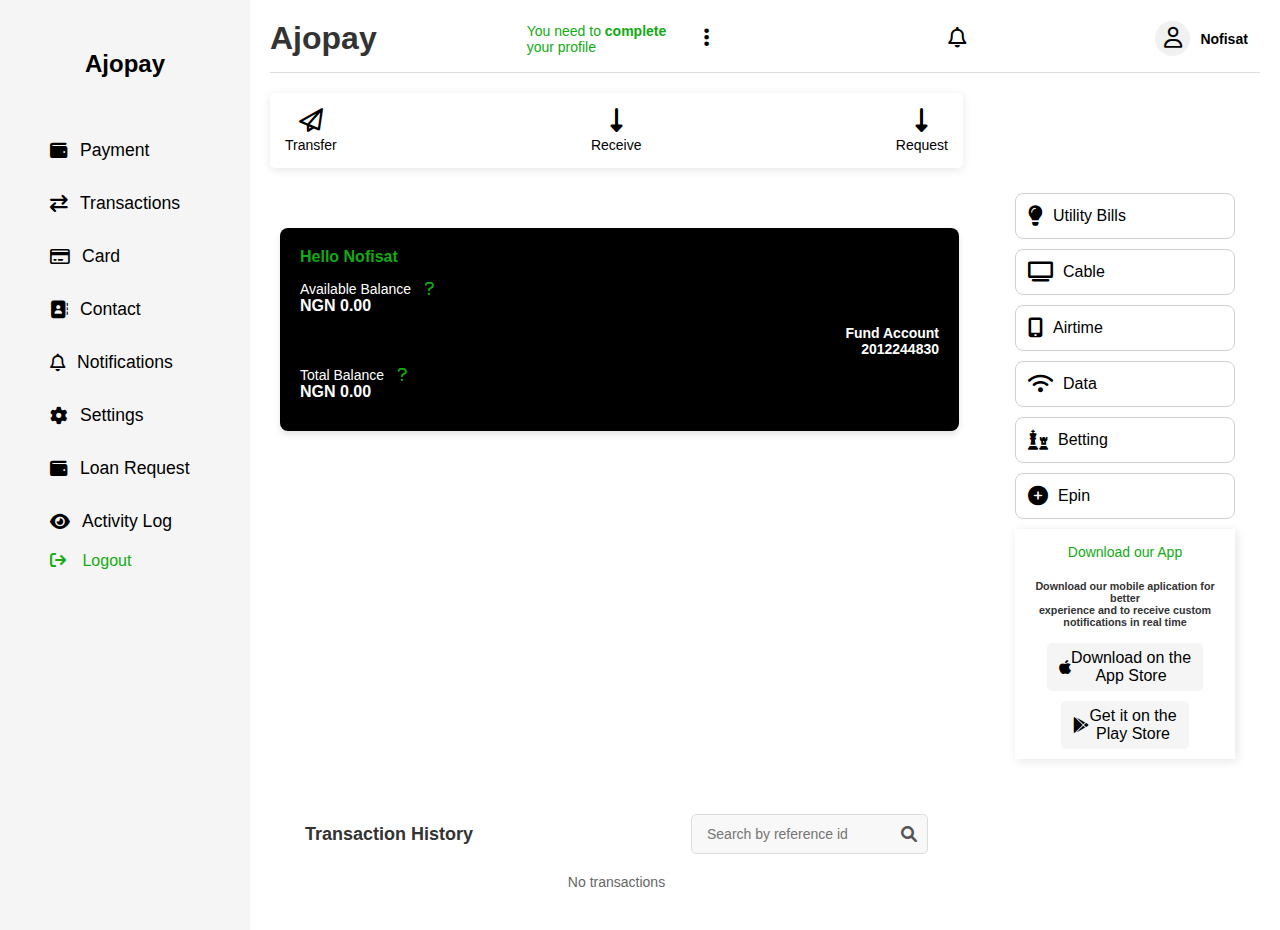
==== dash.html @ c3b8cf06 "Force remove html-css directory from Git tracking" ====
<!DOCTYPE html>
<html lang="en">
<head>
    <meta charset="UTF-8">
    <meta name="viewport" content="width=device-width, initial-scale=1.0">
    <title>Dashboard</title>
    <link rel="stylesheet" href="dash.css">
    <link href="https://cdnjs.cloudflare.com/ajax/libs/font-awesome/6.0.0-beta3/css/all.min.css" rel="stylesheet">
</head>
<body>
    
   
    <div class="container">
       
        <aside class="sidebar">
            <h2>Ajopay</h2>
            <nav>
                <div class="links">
                    <a href="#" class="app-link">
                      <i class="fa-solid fa-wallet"></i>
                      <span class="wallet">Payment</span>
                    </a>
        
                    <a href="#" class="app-link">
                        <i class="fa-solid fa-arrow-right-arrow-left"></i>
                        <span>Transactions</span>
                    </a>
        
                    <a href="#" class="app-link">
                        <i class="fa-regular fa-credit-card"></i>
                        <span>Card</span>
                    </a>
        
                    <a href="#" class="app-link">
                        <i class="fa-solid fa-address-book"></i>
                        <span>Contact</span>
                    </a>
        
                    <a href="#" class="app-link">
                        <i class="fa-regular fa-bell"></i>
                        <span>Notifications</span>
                    </a>
        
                    <a href="#" class="app-link">
                        <i class="fa-solid fa-gear"></i>
                        <span>Settings</span>
                    </a>
        
                    <a href="#" class="app-link">
                        <i class="fa-solid fa-wallet"></i>
                        <span>Loan Request</span>
                    </a>
        
                    <a href="#" class="app-link">
                        <i class="fa-solid fa-eye"></i>
                        <span>Activity Log</span>
                    </a>
        
                    <a href="#" class="apps-link">
                        <i class="fa-solid fa-arrow-right-from-bracket"></i>
                        <span>Logout</span>
                    </a>
            </nav>
        </aside>

    
        <main class="content">
            <header>
                <h2>Ajopay</h2>
                <div class="apps-container">
                    <p>You need to <a href="#">complete</a> your profile</p>
                <div class="top-icons">
                    <a href="#" class="line">
                        <i class="fa-solid fa-ellipsis-vertical" style=" color:black;"></i>
                    </a>
                 
                        <a href="#" class="lone">
                            <i class="fa-regular fa-bell" style=" color:black;"></i>
                    </a>
                    
                    <div class="user-profile">
                        <div class="user-avatar">
                            <a href="#" class="me">
                                <i class="fa-regular fa-user" style="color: black;"></i>
                            </a>
                        </div>
                        <p class="user-name">Nofisat</p>
                        <!--
<i class="fa-solid fa-angle-down"></i>-->
             
                
                </div>  
             </div>
             </div>
             </header>   
                <div class="cont">
                    <a href="#" class="apps">
                      <i class="fa-regular fa-paper-plane "style=" color:black;"></i>
                      <span>Transfer</span>
                  </a>
      
                  <a href="#" class="apps">
                    <i class="fa-solid fa-down-long"style=" color:black;"> </i>
                      <span>Receive</span>
                  </a>
                  <a href="#" class="apps">
                    <i class="fa-solid fa-down-long" style=" color:black;"></i>
                      <span>Request</span>
                  </a>
            
                 
                   </div>
               

                   <main>
                    <div class="main-container"> 
                        <section class="account">
                            <div class="balance-card">
                                <h3>Hello Nofisat</h3>
                                <div class="balance-info">
                                    <p class="acc left">Available Balance <i class="fa-solid fa-question" style="color: #12ab12;"></i>
                                        <br><strong id="strong">NGN 0.00</strong>
                                    </p>
                                    <p class="acc right">Fund Account<br><strong>2012244830</strong></p>
                                    <p class="acc left">Total Balance <i class="fa-solid fa-question" style="color: #12ab12;"></i>
                                        <br><strong id="strong">NGN 0.00</strong>
                                    </p>
                                </div>
                            </div>
                        </section>
            
                <aside class="right-panel">
                   
                    <div class="service-list">
                        <button class="service-btn">
                            <i class="fa-solid fa-lightbulb"></i>
                            <span>Utility Bills</span>
                        </button>
                        <button class="service-btn">
                            <i class="fa-solid fa-tv"></i>
                            <span>Cable</span>
                        </button>
                        <button class="service-btn">
                            <i class="fa-solid fa-mobile-screen-button"></i>
                            <span>Airtime</span>
                        </button>
                        <button class="service-btn">
                            <i class="fa-solid fa-wifi"></i>
                            <span>Data</span>
                        </button>
                        <button class="service-btn">
                            <i class="fa-solid fa-chess"></i>
                            <span>Betting</span>
                        </button>
                        <button class="service-btn">
                            <i class="fa-solid fa-plus-circle"></i>
                            <span>Epin</span>
                        </button>
                    </div>
                    
                    <div class="download">
                        <p>Download our App</p>
                        <h6>Download our mobile aplication for better <br>
                        experience and to receive custom notifications in real time</h6>
                        
                        <a href="#" class="ap-link">
                            <i class="fa-brands fa-apple"></i>
                        <span class="apple">Download on the<br>  App Store</span>
                        </a>
                        <a href="#" class="play-link">
                            <i class="fa-brands fa-google-play"></i>
                            <span class="playstore">Get it on the<br> Play Store</span>
                        </a>
                    </div>
                    
                </div>
                </aside>
                <section class="transaction">
                    <div class="search-box">
                        <h2>Transaction History</h2>
                        <div class="search-input">
                            <input type="text" placeholder="Search by reference id">
                            <i class="fa-solid fa-magnifying-glass"></i>
                        </div>
                    </div>
                    
                    <p>No transactions</p>
                </section>  
    </div>
   
</main>
 </body>
</html>
---- dash.css ----
* {
    margin: 0;
    padding: 0;
    box-sizing: border-box;
}

body {
    font-family: Arial, sans-serif;
    background-color: #f4f4f9;
    color: #333;
    display: flex;
    min-height: 100vh;
}


.container {
    display: flex;
    width: 100%;
    min-height: 100vh;
    grid-template-columns: 250px 1fr;
}


.sidebar {
    width: 250px;
    background-color:whitesmoke;
    color: black;
    padding: 50px;
    
}

.sidebar h2 {
    font-size: 1.5rem;
    margin-bottom: 20px;
    text-align: center;
    margin-bottom: 50px;
}

.app-link {
    display: flex;
    align-items: center;
    color: black;
    text-decoration: none;
    padding: 12px 0;
    margin: 8px 0;
    font-size: 1.1rem;
}


span:hover{
    color: #12ab12;

}
.sidebar .links i {
    margin-right: 12px;
}


.apps-link {
    color: #12ab12;
    text-decoration: none;
    margin: 8px 0;
}


.content {
    flex-grow: 1;
    padding: 20px;
    background-color: #fff;
}


header {
    display: flex;
    justify-content: space-between;
    align-items: center;
    border-bottom: 1px solid #ddd;
    padding-bottom: 15px;
    margin-bottom: 20px;
}
header h2 {
    font-size: 2rem;
}

header .apps-container {
    display: flex;
    align-items: center;
    width: 100%;                
    margin-left: 150px;
    color:black;
}
p {
    font-size: 14px;
    color:#12ab12;
    margin: 0;
}

p a {
    color:#12ab12;
    font-weight: bold; 
    text-decoration: none; 
}

p a:hover {
    text-decoration: underline; 
}


.line{
    margin-right:200px;

}
.line:hover{
    color: #12ab12;
}
.lone{
    margin-right:150px;
   
}

header .top-icons {
    display: flex;
    gap: 15px;                  
    align-items: center;       
  justify-content: space-around;
    width: 100%;                
}

header .top-icons i {
    font-size: 1.3rem;  
 }



 .user-profile {
    display: flex;
    align-items: center; 
    gap: 10px; 
}

.user-avatar {
    display: flex;
    align-items: center;
    justify-content: center;
    width: 35px;
    height: 35px;
    border-radius: 50%;
    background-color: #f1f1f1; 
}

.user-avatar i {
    font-size: 1.2rem; 
}

.user-name {
    font-size: 14px;
    font-weight: bold;
    color: black;
    margin: 0;
}


.cont {
    display: flex;
justify-content: space-between;
    gap: 20px;
    margin-top: 10px; 
    padding: 15px;
    box-shadow: 0px 2px 10px rgba(0, 0, 0, 0.1);
    border-radius: 5px;
    width: 70%;

   
}


.apps {
    display: flex;
    flex-direction: column;
    align-items: center;
    text-decoration: none;
    color: black;
    font-size: 14px;
   
}

.apps i {
    font-size: 1.5rem;
    margin-bottom: 5px;
}
.main-container{
    justify-content: space-between;
        display: flex;
        align-items: flex-start;
        gap: 5px; 
        padding: 10px;
    
}

.account {
  
    width: 70%;
    margin-bottom: 20px; 
}

.balance-card {
    background-color: black;
    padding: 20px;
    border-radius: 8px;
    box-shadow: 0 4px 6px rgba(0, 0, 0, 0.1); /* Add some shadow for a better look */
    margin-top: 50px;
}

.balance-info {
    display: flex; 
    flex-direction: column; 
    color: white;
}

.left {
    text-align: left; 
}

.right {
    text-align: right; 
    font-weight: bold;
}

.acc {
    color: white;
    margin-bottom: 10px; 
}

#strong {
    font-weight: bold;
    font-size: 16px;
}

.fa-question {
    margin-left: 10px;
}


h3 {
    font-size: 1rem;
    margin-bottom: 15px;
    color: #12ab12;
}

.right-panel {
    width: 250px;
    padding: 15px;
    border-radius: 10px;
}

.service-list {
    display: flex;
    flex-direction: column;
    gap: 10px;
}

.service-btn {
    display: flex;
    align-items: center;
    gap: 10px;
    width: 100%;
    padding: 12px;
    border: 1px solid #d1d1d1;
    background: #fff;
    border-radius: 8px;
    cursor: pointer;
    font-size: 16px;
}

.service-btn i {
    font-size: 20px;
    color: black;
}

.service-btn:hover {
    background: #f5f5f5;
}
.download {
    margin-top: 10px;
    text-align: center;
    box-shadow: 2px 2px 10px rgba(0, 0, 0, 0.1);
    display: flex;
    justify-content: center;  
    gap: 10px;  
    flex-wrap: wrap; 
    padding: 10px;  
    width: 250px;

    max-width: 100%; /* Ensures it doesn't overflow */
    min-height: auto;
}

.download p, .download h6 {
    width: auto;  /* Allow content to take only necessary space */
    margin: 5px 0;  /* Reduce excessive margins */
}

.ap-link, .play-link {
    display: flex;
    align-items: center; 
    padding: 6px 12px;  /* Reduce padding */
    color: black;
    text-decoration: none; 
    border-radius: 5px;
    background: #f5f5f5; /* Light background for better visibility */
    transition: all 0.3s ease;
}

.ap-link:hover, .play-link:hover {
    background: #ddd; /* Add hover effect */
}

@media (max-width: 768px) {
    .download {
        flex-direction: column;  
        gap: 5px;  /* Reduce gap further */
    }

    .ap-link, .play-link {
        width: 90%;  /* Slightly reduce width */
    }
}
















.transaction {
    
    padding: 20px;
    border-radius: 10px;
    
  width: 70%;
    margin: 0;
 
}
.search-box {
    display: flex;
    align-items: center;
    justify-content: space-between;
    padding: 10px 15px;
    font-family: Arial, sans-serif;
    width: 100%;
}

.search-box h2 {
    font-size: 18px;
    font-weight: bold;
    margin: 0;
}

.search-input {
    display: flex;
    align-items: center;
    border: 1px solid #ddd;
    padding: 6px 10px;
    border-radius: 5px;
    background: #f8f8f8;
}

.search-input input {
    border: none;
    outline: none;
    font-size: 14px;
    flex: 1;
    background: transparent;
    padding: 5px;
}

.search-input i {
    color: #555;
    cursor: pointer;
    margin-left: 8px;
}
.transaction p {
    color: #666;
    text-align: center;
    font-size: 14px;
    margin-top: 10px;
}
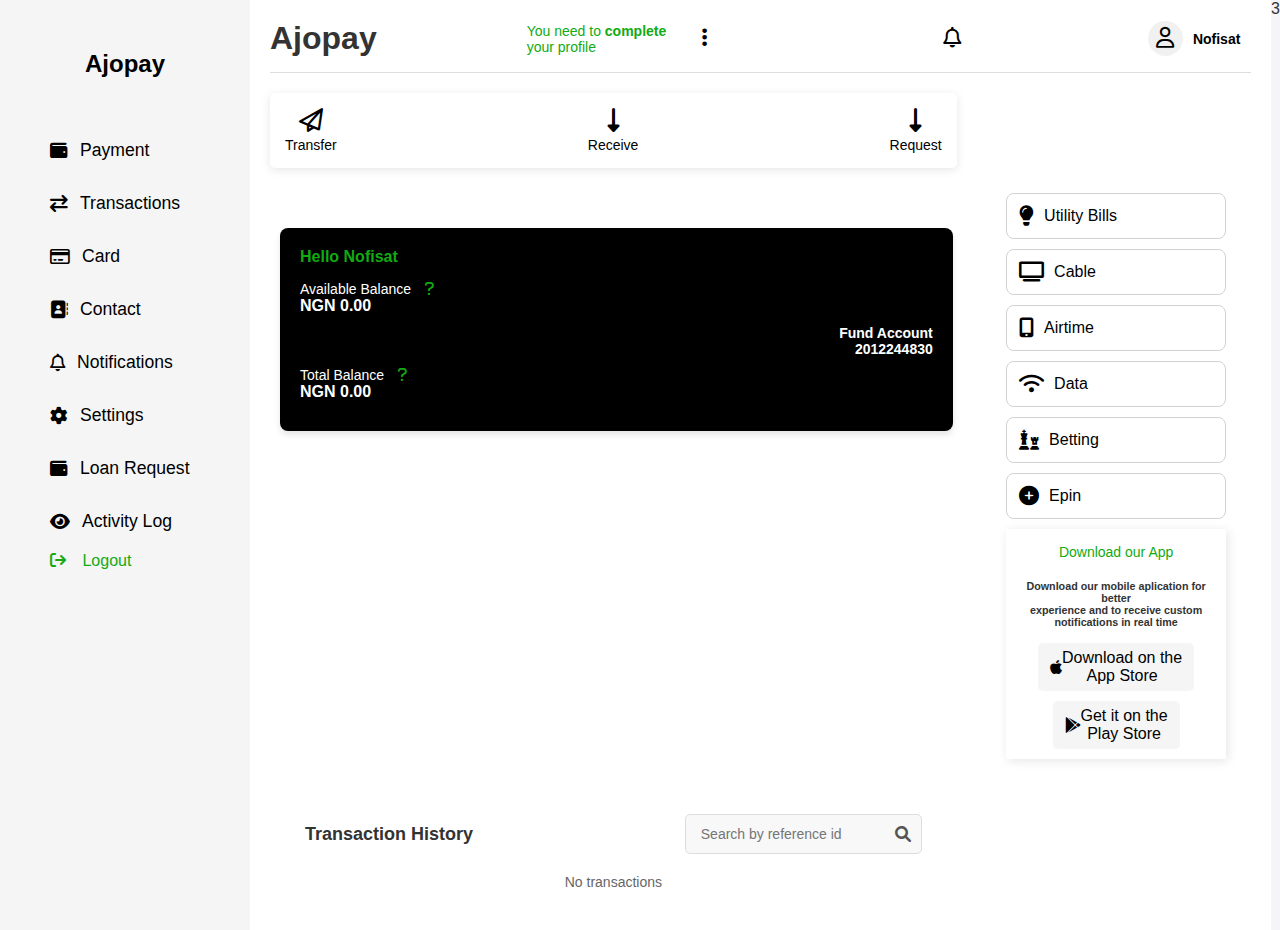
==== commit c994e0fc: "Describe what changes you made" ====
--- a/dash.html
+++ b/dash.html
@@ -187,7 +187,7 @@
                     <p>No transactions</p>
                 </section>  
     </div>
-   
+   3
 </main>
  </body>
 </html>
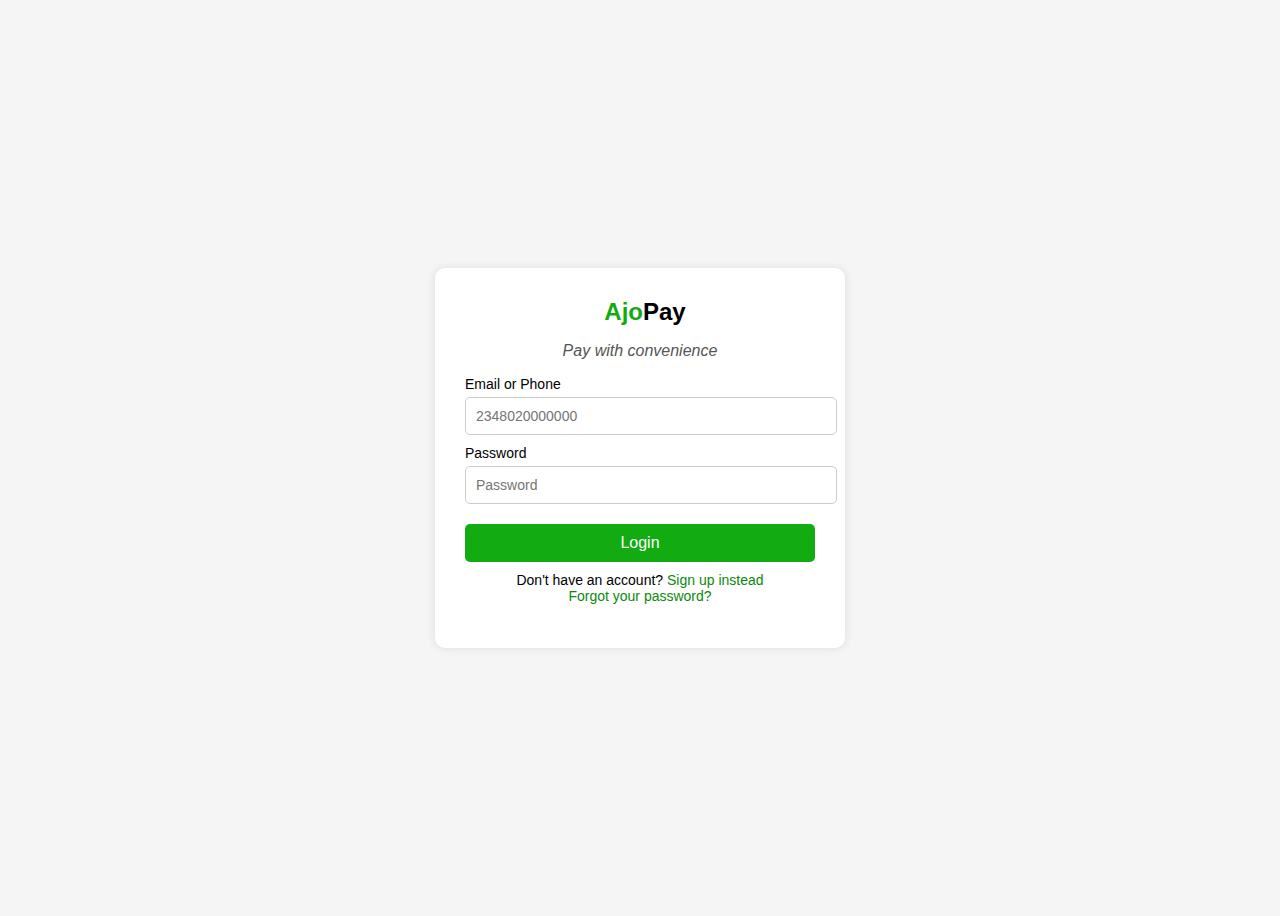
==== commit 3f5f5da2: "Update user.html with latest changes" ====
--- a/dash.html
+++ b/dash.html
@@ -4,19 +4,24 @@
     <meta charset="UTF-8">
     <meta name="viewport" content="width=device-width, initial-scale=1.0">
     <title>Dashboard</title>
-    <link rel="stylesheet" href="dash.css">
-    <link href="https://cdnjs.cloudflare.com/ajax/libs/font-awesome/6.0.0-beta3/css/all.min.css" rel="stylesheet">
+    <link rel="stylesheet" href="css/dash.css">
+    <link rel="stylesheet" href="css/transfer.css">
+    <link rel="stylesheet" href="css/fund.css">
+    <link rel="stylesheet" href="css/request.css"> 
+    <link rel="stylesheet" type="" href="css/modal.css">
+    <link rel="stylesheet" href="css/savings.css">
+    <link href="https://cdnjs.cloudflare.com/ajax/libs/font-awesome/6.4.0/css/all.min.css" rel="stylesheet">
 </head>
 <body>
-    
-   
     <div class="container">
-       
         <aside class="sidebar">
-            <h2>Ajopay</h2>
+            <img src="images/ajo (1).png" width="30px" class="logo">
+<h2 class="brand-name">Ajopay</h2>
+
+            
             <nav>
                 <div class="links">
-                    <a href="#" class="app-link">
+                    <a href="dash.html" class="app-link" id="payment-link">
                       <i class="fa-solid fa-wallet"></i>
                       <span class="wallet">Payment</span>
                     </a>
@@ -56,7 +61,7 @@
                         <span>Activity Log</span>
                     </a>
         
-                    <a href="#" class="apps-link">
+                    <a href="#" class="apps-link" onclick="logout()">
                         <i class="fa-solid fa-arrow-right-from-bracket"></i>
                         <span>Logout</span>
                     </a>
@@ -84,7 +89,7 @@
                                 <i class="fa-regular fa-user" style="color: black;"></i>
                             </a>
                         </div>
-                        <p class="user-name">Nofisat</p>
+                        <p class="user-name" id="firstName"> </p>
                         <!--
 <i class="fa-solid fa-angle-down"></i>-->
              
@@ -93,104 +98,569 @@
              </div>
              </div>
              </header>   
-                <div class="cont">
-                    <a href="#" class="apps">
-                      <i class="fa-regular fa-paper-plane "style=" color:black;"></i>
-                      <span>Transfer</span>
-                  </a>
+             <div class="main-container"> 
+                <div class="left-panel">
+          <div class="cont">
+               
       
-                  <a href="#" class="apps">
-                    <i class="fa-solid fa-down-long"style=" color:black;"> </i>
-                      <span>Receive</span>
-                  </a>
-                  <a href="#" class="apps">
-                    <i class="fa-solid fa-down-long" style=" color:black;"></i>
-                      <span>Request</span>
-                  </a>
             
-                 
-                   </div>
-               
-
-                   <main>
-                    <div class="main-container"> 
-                        <section class="account">
-                            <div class="balance-card">
-                                <h3>Hello Nofisat</h3>
-                                <div class="balance-info">
-                                    <p class="acc left">Available Balance <i class="fa-solid fa-question" style="color: #12ab12;"></i>
-                                        <br><strong id="strong">NGN 0.00</strong>
-                                    </p>
-                                    <p class="acc right">Fund Account<br><strong>2012244830</strong></p>
-                                    <p class="acc left">Total Balance <i class="fa-solid fa-question" style="color: #12ab12;"></i>
-                                        <br><strong id="strong">NGN 0.00</strong>
-                                    </p>
-                                </div>
-                            </div>
-                        </section>
+             <a class="apps" id="transfer" onclick="openTransferModal()">
             
-                <aside class="right-panel">
-                   
-                    <div class="service-list">
-                        <button class="service-btn">
-                            <i class="fa-solid fa-lightbulb"></i>
-                            <span>Utility Bills</span>
-                        </button>
-                        <button class="service-btn">
-                            <i class="fa-solid fa-tv"></i>
-                            <span>Cable</span>
-                        </button>
-                        <button class="service-btn">
-                            <i class="fa-solid fa-mobile-screen-button"></i>
-                            <span>Airtime</span>
-                        </button>
-                        <button class="service-btn">
-                            <i class="fa-solid fa-wifi"></i>
-                            <span>Data</span>
-                        </button>
-                        <button class="service-btn">
-                            <i class="fa-solid fa-chess"></i>
-                            <span>Betting</span>
-                        </button>
-                        <button class="service-btn">
-                            <i class="fa-solid fa-plus-circle"></i>
-                            <span>Epin</span>
-                        </button>
+            <span>    
+                 <i class="fa-regular fa-paper-plane" style="color:black;"></i>
+                Transfer
+            </span>
+        </a>
+        
+        
+            <div class="modal_overlay"  id="transfer_modal">
+                <div class="modal_content">
+                    <div class="modal">
+                        <h2>Transfer to Banks</h2>
+                        
+                        <p class="close-btn" onclick="closeTransferModal()">x</p>
                     </div>
                     
-                    <div class="download">
-                        <p>Download our App</p>
-                        <h6>Download our mobile aplication for better <br>
-                        experience and to receive custom notifications in real time</h6>
-                        
-                        <a href="#" class="ap-link">
-                            <i class="fa-brands fa-apple"></i>
-                        <span class="apple">Download on the<br>  App Store</span>
-                        </a>
-                        <a href="#" class="play-link">
-                            <i class="fa-brands fa-google-play"></i>
-                            <span class="playstore">Get it on the<br> Play Store</span>
-                        </a>
+                    <form action="#" method="POST" id="transfer-form">
+                       
+                        <!-- <div class="form-group">
+                            <input type="text" id="accountNumber" placeholder="" readonly>
+                            <span class="placeholder-text">Account Number of Sender</span>
+                        </div>  -->
+                         <h4 id="accountNumber" style="color: #333; font-family: Arial, 
+                         sans-serif; font-size: 18px; font-weight: bold; box-sizing: border-box; padding: 10px; border-radius: 5px;
+                          background-color: #f7f7f7; border: 1px solid #ccc; width: fit-content; display: inline-block;"></h4>
+                        <div class="form-transfer">
+                            <label for="account-number"></label>
+                        <input type="text" id="account-number" placeholder="">
+                        <span class="placeholder-text">Account Number of Recipient</span>
+                        </div>
+                        <div class="form-transfer">
+                             <label for="account-name"></label>
+                            <input type="text" id="account-name" placeholder="">
+                            <span class="placeholder-text">Account Name of Recipient</span>
+                        </div>
+                       
+                        <div class="form-transfer"> <label for="select-bank"></label>
+                            <select id="select-bank">
+                                <option value="">Select Recipient Bank</option>
+                                <option value="access">Access Bank</option>
+                                <option value="gtb">GTBank</option>
+                                <option value="zenith">Zenith Bank</option>
+                                <option value="firstbank">First Bank</option>
+                                <option value="uba">UBA</option>
+                                <option value="fidelity">Fidelity Bank</option>
+                                <option value="providus">Providus Bank</option>
+                                <option value="fcmb">First City Monument Bank (FCMB)</option>
+                                <option value="union">Union Bank</option>
+                            </select></div>
+                       
+                        <div class="form-transfer"> 
+                            <label for="select-account"></label>
+                            <input type="text" id="amount" placeholder="">
+                        <span class="placeholder-text"> ₦ 100.00 -5,000,000.00</span>
+                    </div>
+
+                       
+
+                        <div class="form-transfer"> 
+                        <label for="note"></label>
+                        <input type="text" id="note" placeholder="">
+                        <span class="placeholder-text">Narration (optional)</span>
+                        </div>
+
+                        <div class="form-transfer"> 
+                        <label for="pin">Enter PIN</label>
+                        <div class="pin-container">
+                            <input type="text" id="pin1" class="pin-input" maxlength="1" placeholder="-" />
+                            <input type="text" id="pin2" class="pin-input" maxlength="1" placeholder="-" />
+                            <input type="text" id="pin3" class="pin-input" maxlength="1" placeholder="-" />
+                            <input type="text" id="pin4" class="pin-input" maxlength="1" placeholder="-" />
+                        </div>
+                        </div>
+                        <button type="submit" class="next-btn" id="submit">Pay</button>
+                    </form>
+                </div>
+            </div>
+            
+    
+       
+        <a href="#" class="apps" id="fund" onclick="openFundModal()">
+            <span>
+                <i class="fa-solid fa-down-long" style="color:black;"></i>
+                Fund Wallet</span>
+        </a>
+   
+        <div class="modal_overlay"  id="fund_modal">
+            <div class="modal_content">
+                <div class="modal-header">
+                    <h3 style="color: black;">Add Bank</h3>
+                    <p onclick="closeFundModal()" class="close-btn">x</p>
+                </div>
+                <form action="#" method="POST" id="fund-form">
+                    <div class="form-group">
+                        <input type="text" id="sendAccount" placeholder="">
+                        <span class="placeholder-text">Account Number of Sender</span>
+                    </div>
+                    <div class="form-group">
+                        <select id="senderBank">
+                            <option value="" disabled selected>Bank Name</option>
+                            <option value="access">Access Bank</option>
+                            <option value="gtb">GTBank</option>
+                            <option value="zenith">Zenith Bank</option>
+                            <option value="firstbank">First Bank</option>
+                            <option value="uba">UBA</option>
+                            <option value="fidelity">Fidelity Bank</option>
+                            <option value="providus">Providus Bank</option>
+                            <option value="fcmb">First City Monument Bank (FCMB)</option>
+                            <option value="union">Union Bank</option>
+                        </select>
+                        <span class="placeholder-text">Bank Name of Sender</span>
+                    </div>    
+
+           
+            <div class="form-group">
+                <input type="text" id="receiveAccount" placeholder="" readonly>
+                <span class="placeholder-text">Account Number of Receiver</span>
+            </div> 
+                  
+                    <div class="form-group">
+                        <input type="number" id="fund-amount" placeholder="">
+                        <span class="placeholder-text">Amount</span>
+                    </div>  
+                    <div class="form-group">
+                            <input  id="otp" placeholder="">
+                            <span class="placeholder-text">OTP</span>
+                        </div>
+                    
+                    <div class="form-group">
+                     
+                        <div class="pin-container">
+                          
+                            <input  id="pin" placeholder="">
+                            <span class="placeholder-text">PIN</span>
+                        </div>
+                       
                     </div>
                     
-                </div>
-                </aside>
-                <section class="transaction">
-                    <div class="search-box">
-                        <h2>Transaction History</h2>
-                        <div class="search-input">
-                            <input type="text" placeholder="Search by reference id">
-                            <i class="fa-solid fa-magnifying-glass"></i>
-                        </div>
+                    <button type="submit" class="next-btn" id="submit">Fund</button>
+                </form>
+            </div>
+        </div>
+    
+       
+        <a href="#" class="apps" id="request" onclick="openRequestModal()">
+            <span>
+                <i class="fa-solid fa-down-long" style="color:black;"></i>
+                Request</span>
+        </a>
+        
+<div class="modal_overlay"  id="request_modal">
+
+<div class="modal_content">
+    <div class="modal-header">
+
+        <h4 class="h4">Request</h4>
+        <p onclick="closeRequestModal()" class="close-btn">x</p>
+    </div>
+    <div class="request">
+        <a class="savings" id="safe" onclick="openSavings()">
+            <i class="fa-solid fa-piggy-bank" style="color: black;"></i>
+            <span class="save">Personal Savings</span>
+        </a>
+        <div class="modal_overlay"  id="save_modal" >
+            <div class="modal_content">
+                <div class="modal-header">
+                    <i class="fa-solid fa-arrow-left" style="color: black;" onclick="backToRequestModal()" ></i>
+                    <h2>Request to Save</h2>
+                    
+            <p onclick="closeSavings()" class="close-btn">x</p>
+
                     </div>
-                    
-                    <p>No transactions</p>
-                </section>  
+                    <form action="#" method="POST" id="save">
+                        <div class="form-name">
+                            <label for="number"></label>
+                            <input type="text" id="count" placeholder="accountNumber">
+                            <span class="placeholder-text">Account Number</span>
+                        </div>
+    
+                        <div class="form-name">
+                            <label for="select-bank"></label>
+                            <select id="select-bank">
+                                <option value="" disabled selected>Select Bank</option>
+                                <option value="access">Access Bank</option>
+                                <option value="gtb">GTBank</option>
+                                <option value="zenith">Zenith Bank</option>
+                                <option value="firstbank">First Bank</option>
+                               
+                            </select>
+                            <span class="placeholder-text"> Bank Name of Recipient</span>
+                        </div>
+                        <div class="form-group">
+                            <label for="bday"></label>
+                            <input type="datetime-local" id="bday" placeholder="Select Date and Time">
+                            <span class="placeholder-text">Select a time and date to Start</span>
+                        </div>
+                        
+                        <div class="form-name">
+                            <label for="months"></label>
+                            <input type="text" id="months" placeholder="Specify duration">
+                            <span class="placeholder-text">Months to save for</span>
+                        </div>
+                        <button class="button">Start Saving</button>
+                        </form>
+                    </div>
+                    </div>
+    
+
+        <a href="#" class="Loan" id="loan" onclick="openLoan()">
+            <i class="fa-solid fa-sack-dollar"  style="color: black;"></i>
+        <span class="loan">Group Savings</span>
+
+        </a>
     </div>
-   3
-</main>
- </body>
+</div>
+</div>
+
+</div>
+<!-- <div class="notification-banner">
+    ⚠️ You need to <a href="#">Verify your Email</a> to perform a transaction
+</div> -->
+<div class="account">
+    <div class="user-info">
+        <h3  class="u">Hello,<strong id="firstName"></strong></h3>
+        <p class="acc-right">Fund Account<br>
+            <strong id="accountNumber"></strong></p>
+    </div>  
+
+    <div class="balance-info">
+        <p class="acc-left">
+            Available Balance 
+            <i class="fa-solid fa-eye" id="eye-icon" style="color:#12ab12;" onclick="toggleBalanceVisibility()"></i>
+            <br><strong id="availableBalance"></strong>
+        </p>
+        
+       
+        <p class="acc-left">Contributed  Balance 
+            <i class="fa-solid fa-eye" id="eye-icon2" style="color:#12ab12" onclick="toggleContributedVisibility()"></i>
+            <br><strong id="totalBalance"></strong>
+        </p>
+    </div> 
+</div>
+<!-- <section class="transaction">
+    <div class="search-box">
+        <h2>Transaction History</h2>
+        <div class="search-input">
+            <input type="text" placeholder="Search by reference id">
+            <i class="fa-solid fa-magnifying-glass"></i>
+        </div>
+    </div>
+    
+    <p>No transactions</p>
+</section>   -->
+</div>
+<div class="right-panel">
+                   
+    <div class="service-list">
+        <button class="service-btn">
+            <i class="fa-solid fa-lightbulb"></i>
+            <span class="span">Utility Bills</span>
+        </button>
+        <button class="service-btn">
+            <i class="fa-solid fa-tv"></i>
+            <span class="span">Cable</span>
+        </button>
+        <button class="service-btn">
+            <i class="fa-solid fa-mobile-screen-button"></i>
+            <span class="span">Airtime</span>
+        </button>
+        <button class="service-btn">
+            <i class="fa-solid fa-wifi"></i>
+            <span class="span">Data</span>
+        </button>
+        <!-- <button class="service-btn">
+            <i class="fa-solid fa-chess"></i>
+            <span class="span">Betting</span>
+        </button> -->
+        <button class="service-btn">
+            <i class="fa-solid fa-plus-circle"></i>
+            <span class="span">Epin</span>
+        </button>
+    </div>
+
+    <div class="download">
+        <p>Download our App</p>
+        <h6>Download our mobile aplication for better 
+        experience and to receive custom notifications in real time</h6>
+        <div class="store-liks">
+            <a href="#" class="ap-link">
+                <i class="fa-brands fa-apple" style="color: white;"></i>
+            <span class="apple">Download on <br>the App Store</span>
+            </a>
+            <a href="#" class="play-link">
+                <i class="fa-brands fa-google-play"></i>
+                <span class="playstore">Get it on the<br> Play Store</span>
+            </a>
+        </div>
+       
+    </div>
+    
+</div>
+</div>
+
+</div>
+
+  
+           
+                  
+
+<script >
+    function logout(){
+        localStorage.removeItem("firstName")
+        localStorage.removeItem("token")
+        localStorage.removeItem("userAccountNumber")
+        window.location.href = "login.html"
+    }
+       
+ document.addEventListener("DOMContentLoaded", function() {
+       
+       const email = localStorage.getItem("email");
+       console.log(email);
+       const jwtToken = localStorage.getItem("token");
+
+       
+   
+       
+       if (!email) {
+           window.location.href = "login.html";
+       }
+   
+   
+    //   const FirstName = localStorage.getItem("firstName")    
+       fetch(`http://localhost:8080/email/${email}`,{
+        method:"GET",
+        credentials: "include",
+        headers: {
+            Authorization: "Bearer " + jwtToken
+
+
+        }
+       })
+           .then(response => response.json())
+           .then(data => {
+             
+               document.querySelectorAll("#firstName").forEach(el => {
+                   el.textContent = data.firstName;
+               });
+   
+               
+               document.querySelectorAll("#accountNumber").forEach(el =>{
+                   el.textContent = data.accountNumber;
+               });
+            
+               document.getElementById("availableBalance").textContent = data.availableBalance;
+               document.getElementById("totalBalance").textContent = data.totalBalance;
+              
+   
+               localStorage.setItem("userAccountNumber",data.accountNumber)
+             
+           })
+          
+           .catch(error => console.error("Error loading dashboard:", error));
+   });
+   
+   
+   document.getElementById('payment-link').addEventListener('click', function(event) {
+      
+       event.preventDefault();
+   
+      
+       location.reload();
+       
+       
+       window.location.href = "dash.html";
+   });
+   
+
+   const transfer_modal = document.getElementById('transfer_modal')
+   const fund_modal = document.getElementById('fund_modal')
+   const request_modal = document.getElementById('request_modal')
+   const save_modal=document.getElementById('save_modal')
+   function openTransferModal() {
+    transfer_modal.style.display = "flex";
+}
+
+function closeTransferModal() {
+    transfer_modal.style.display = "none";
+}
+
+function openFundModal() {
+    fund_modal.style.display = "flex";
+}
+
+function closeFundModal() {
+    fund_modal.style.display = "none";
+}
+
+function openRequestModal() {
+    request_modal.style.display = "flex";
+}
+
+function closeRequestModal() {
+    request_modal.style.display = "none";
+}
+function openSavings(){
+    save_modal .style.display = "flex";
+  
+  
+}
+function closeSavings() {
+    save_modal.style.display = "none";
+}
+
+function backToRequestModal() {
+    save_modal.style.display = "none"; 
+    request_modal.style.display = "flex";
+    }
+   
+   
+    
+   
+    // PIN Inputs Logic
+    const pinInputs = document.querySelectorAll('.pin-input');
+    pinInputs.forEach((input, index) => {
+        input.addEventListener('input', () => {
+            if (input.value.length === 1 && index < pinInputs.length - 1) {
+                pinInputs[index + 1].focus();
+            }
+            if (input.value.length === 0 && index > 0) {
+                pinInputs[index - 1].focus();
+            }
+        });
+    });
+   
+   
+   
+   
+   
+   
+       document.getElementById("transfer-form").addEventListener("submit",function(event){
+           event.preventDefault(); 
+   
+           const senderAccount=localStorage.getItem("userAccountNumber");
+           if(senderAccount){
+               document.getElementById("senderAccount").value=senderAccount;
+           }
+e.error("Receiver account not found in localStorage.");
+// }
+           const receiverAccount= document.getElementById("account-number").value;
+           const amount= document.getElementById("amount").value;
+           const note= document.getElementById("note").value;
+           const pin= document.getElementById("pin1").value + document.getElementById("pin2").value+
+                       document.getElementById("pin3").value + document.getElementById("pin4").value;
+   
+   
+                       fetch("http://localhost:8080/transfer",{
+                           method:"POST",
+                           headers:{
+                               "Content-Type":"application/json"
+                           },
+                           body:JSON.stringify({
+                               senderAccount:senderAccount,
+                               receiverAccount:receiverAccount,
+                               amount:parseFloat(amount),
+                               note:note,
+                               pin:pin
+                           })
+                       })
+                       .then(response=> response.json())
+                       .then(data=>{
+                       })
+                       .catch(error => console.error("Error: ", error));
+                       window.location.href="dash.html";
+   
+   
+       });
+    
+ 
+   document.getElementById("fund-form").addEventListener("submit", function(event){
+    event.preventDefault();
+
+
+    
+     
+const receiveAccount = localStorage.getItem("userAccountNumber");
+if (receiveAccount) {
+    document.getElementById("receiveAccount").value = receiveAccount;
+} else {
+    console.error("Receiver account not found in localStorage.");
+}
+
+    
+     const account=document.getElementById("sendAccount").value;
+     const  bank=document.getElementById("senderBank").value;
+     const amount=document.getElementById("fund-amount").value;
+     const otp = document.getElementById("otp").value;
+     const pin = document.getElementById("pin").value;
+                       fetch("http://localhost:8080/fundwallet",{
+                                method:"POST",
+                                headers:{
+                                "Content-Type":"application/json"
+                                },
+                                body:JSON.stringify({
+                                    senderAccount: account,
+                                    senderBank: bank,
+                                    receiverAccount:receiveAccount,
+                                    amount: parseFloat(amount),
+                                    otp: parseInt(otp),
+                                    pin: parseInt(pin)
+                          
+    })  
+   })
+   .then(response => response.json())
+    .then(data => {
+        window.location.href = "dash.html";
+    })
+    .catch(error => {
+        console.error("Error: ", error);
+        alert("There was an error processing your request. Please try again.");
+    });
+});
+ 
+function toggleBalanceVisibility() {
+    var balanceElement = document.getElementById("availableBalance");
+    var eyeIcon = document.getElementById("eye-icon");
+
+    // Toggle the visibility of the balance
+    if (balanceElement.style.display === "none") {
+        balanceElement.style.display = "block";
+        eyeIcon.classList.remove("fa-eye-slash");
+        eyeIcon.classList.add("fa-eye");
+    } else {
+        balanceElement.style.display = "none";
+        eyeIcon.classList.remove("fa-eye");
+        eyeIcon.classList.add("fa-eye-slash");
+    }
+}
+function toggleContributedVisibility() {
+    var balanceElement = document.getElementById("totalBalance");
+    var eyeIcon = document.getElementById("eye-icon2");
+
+    // Toggle the visibility of the balance
+    if (balanceElement.style.display === "none") {
+        balanceElement.style.display = "block";
+        eyeIcon.classList.remove("fa-eye-slash");
+        eyeIcon.classList.add("fa-eye");
+    } else {
+        balanceElement.style.display = "none";
+        eyeIcon.classList.remove("fa-eye");
+        eyeIcon.classList.add("fa-eye-slash");
+    }
+}
+
+
+   
+
+</script>
+</body>
 </html>
-    
-
-  --- a/css/dash.css
+++ b/css/dash.css
@@ -0,0 +1,500 @@
+* {
+    margin: 0;
+    padding: 0;
+    box-sizing: border-box;
+}
+
+body {
+    font-family: Arial, sans-serif;
+    background-color: #f4f4f9;
+    color: #333;
+    display: flex;
+    min-height: 100vh;
+}
+
+.nav{
+    margin-top: 30px;
+}
+.container {
+    display: flex;
+    width: 100%;
+    min-height: 100vh;
+    grid-template-columns: 250px 1fr;
+}
+
+
+.sidebar {
+    width: 250px;
+    background-color:whitesmoke;
+    color: black;
+    padding: 50px;
+    
+}
+
+.logo {
+    width: 40px; 
+    display: inline-block;
+    vertical-align: middle;
+    margin-bottom: 50px;
+}
+
+.brand-name {
+    display: inline-block;
+    font-size: 24px;
+    color: #333;  
+    margin-left: 10px;
+    vertical-align: middle;
+    margin-bottom: 50px;
+}
+
+
+.app-link {
+    display: flex;
+    align-items: center;
+    color: black;
+    text-decoration: none;
+    padding: 10px 0;
+    margin: 6px 0;
+    font-size: 1.1rem;
+}
+
+
+
+.sidebar .links i {
+    margin-right: 12px;
+}
+
+
+.apps-link {
+    color: #12ab12;
+    text-decoration: none;
+    margin: 8px 0;
+   
+}
+
+
+.content {
+    flex-grow: 1;
+    padding: 10px;
+    background-color: #fff;
+}
+
+
+header {
+    display: flex;
+    justify-content: space-between;
+    align-items: center;
+    border-bottom: 1px solid #ddd;
+    padding-bottom: 15px;
+    margin-bottom: 20px;
+}
+header h2 {
+    font-size: 2rem;
+}
+
+header .apps-container {
+    display: flex;
+    align-items: center;
+    width: 100%;                
+    margin-left: 150px;
+    color:black;
+}
+p {
+    font-size: 14px;
+    color:#12ab12;
+    margin: 0;
+}
+
+p a {
+    color:#12ab12;
+    font-weight: bold; 
+    text-decoration: none; 
+}
+
+p a:hover {
+    text-decoration: underline; 
+}
+
+
+.line{
+    margin-right:200px;
+
+}
+.line:hover{
+    color: #12ab12;
+}
+.lone{
+    margin-right:150px;
+   
+}
+
+header .top-icons {
+    display: flex;
+    gap: 15px;                  
+    align-items: center;       
+  justify-content: space-around;
+    width: 100%;                
+}
+
+header .top-icons i {
+    font-size: 1.3rem;  
+ }
+
+.u{
+    color: black;
+}
+
+ .user-profile {
+    display: flex;
+    align-items: center; 
+    gap: 10px; 
+}
+
+.user-avatar {
+    display: flex;
+    align-items: center;
+    justify-content: center;
+    width: 35px;
+    height: 35px;
+    border-radius: 50%;
+    background-color: #f1f1f1; 
+}
+
+.user-avatar i {
+    font-size: 1.2rem; 
+}
+
+.user-name {
+    font-size: 14px;
+    font-weight: bold;
+    color: black;
+    margin: 0;
+}
+.main-container {
+    display: flex;
+   align-items: flex-start;
+    width: 100%;
+    max-width: 1200px;
+    padding: 20px;
+    gap: 20px;
+    justify-content: space-between;
+    margin-top: 3px;
+    flex-direction: row;
+   
+}
+.cont {
+    display: flex;
+    justify-content: space-between;
+    gap: 10px;
+    padding: 15px;
+    box-shadow: 0px 2px 10px rgba(0, 0, 0, 0.1);
+    border-radius: 5px;
+   width:700px;
+    height: max-content;
+    max-width: 100%;
+    align-self: flex-start;
+}
+.apps {
+    display: flex;
+    flex-direction: column;
+    align-items: center;
+    text-decoration: none;
+    color: black;
+    font-size: 14px;
+   
+}
+
+.apps i {
+    font-size: 1.5rem;
+    margin-bottom: 5px;
+}
+.right-panel {
+    width: 300px; 
+    padding: 15px;
+    border-radius: 10px;
+    color: black;
+    margin-right: 10px;
+    align-items: flex-start;
+    margin-bottom: 30px;
+}
+
+.service-list {
+    display: flex;
+    flex-direction: column;
+    gap: 10px;
+    width: max-content;
+    width: 200px;
+    box-shadow: black 3px;
+}
+
+
+.span{
+    color: black;
+}
+
+
+.service-list {
+    display: flex;
+    flex-direction: column;
+    gap: 10px;
+    width: 220px;
+    margin-bottom: 30px;
+}
+
+.service-btn {
+    display: flex;
+    align-items: center;
+    gap: 10px;
+    padding: 12px;
+    background: #fff;
+    border-radius: 8px;
+    cursor: pointer;
+    font-size: 16px;
+    box-shadow: 0px 2px 5px rgba(0, 0, 0, 0.1);
+}
+
+.service-btn i {
+    font-size: 18px;
+    color: black;
+    box-sizing: border-box;
+}
+
+.service-btn:hover {
+    background: #f5f5f5;
+}
+
+.left-panel {
+    display: flex;
+    flex-direction: column;
+    align-items: center;
+    width: 60%;
+    gap: 20px;
+   
+}
+.account {
+    margin-top: 20px;
+    display: flex;
+    flex-direction: column;
+    align-items: flex-start;
+    padding: 20px;
+    width: 750px;  
+    max-width: 100%;
+    background-color: hsla(0, 0%, 0%, 0.84);
+    color: white;
+    border-radius: 15px;
+    box-shadow: 0px 2px 10px rgba(0, 0, 0, 0.1);
+}
+.user-info {
+    display: flex;
+    flex-direction: row;  
+    align-items: flex-start; 
+    gap: 400px; 
+    justify-content: space-between;
+}
+
+.u {
+    color: #12ab12;
+    font-size: 18px;
+    font-weight: bold;
+    
+}
+.acc-right {
+    text-align: right;
+    font-weight: bold;
+    color: white;
+    font-size: 13px;
+   
+    
+}
+#accountNumber{
+    font-size: 18px;
+    border: none;
+}
+
+.balance-info {
+    display: flex; 
+    flex-direction: column; 
+    gap: 15px;
+    margin-top: 10px;
+}
+
+.acc {
+    display: flex;
+    justify-content: space-between;
+    font-size: 14px;
+    margin-bottom: 10px;
+}
+
+.acc-left {
+    text-align: left; 
+    font-weight: bold;
+    color: white;
+}
+
+
+
+
+strong {
+    font-weight: bold;
+    font-size: 16px;
+}
+
+i {
+    cursor: pointer;
+    margin-left: 5px;
+}
+
+
+
+.download {
+    text-align: center;
+    background: #ffffff;
+    padding: 20px;
+   width: 300px;
+    border: 2px solid  #ddd;
+    display: flex;
+    flex-direction: column;
+    align-items: center;
+    gap: 10px;
+    
+}
+
+.download p {
+    font-size: 18px;
+    font-weight: bold;
+    color: #333;
+}
+
+.download h6 {
+    font-size: 13px;
+    color: #666;
+    line-height: 1.4;
+    text-align: center;
+}
+.store-links {
+    display: flex;
+    flex-direction: row;
+    gap: 10px;
+    align-items: center;
+    justify-content: center; 
+    width: 100%; 
+    flex-wrap: wrap; 
+}
+
+
+
+.ap-link, .play-link {
+    display: flex;
+    align-items: center;
+    gap: 10px;
+    text-decoration: none;
+    padding: 10px 15px;
+    width: 150px;
+    background: black;
+    border-radius: 8px;
+    transition:  0.3s ease-in-out;
+    border: 1px solid #ddd; 
+}
+
+
+
+
+.ap-link i {
+    font-size: 22px;
+    color: white;
+}
+
+
+.play-link i {
+    font-size: 22px;
+    background: linear-gradient(45deg, #0F9D58, #4285F4, #FBBC05, #EA4335);
+    -webkit-background-clip: text;
+    -webkit-text-fill-color: transparent;
+}
+
+.apple, .playstore {
+    font-size: 12px;
+    font-weight: bold;
+    color: white;
+    text-align: left;
+}
+
+
+
+
+
+
+.transaction {
+    
+    padding: 20px;
+    border-radius: 10px;
+    
+  width: 70%;
+    margin: 0;
+ 
+}
+.search-box {
+    display: flex;
+    align-items: center;
+    justify-content: space-between;
+    padding: 10px 15px;
+    font-family: Arial, sans-serif;
+    width: 100%;
+}
+
+.search-box h2 {
+    font-size: 18px;
+    font-weight: bold;
+    margin: 0;
+}
+
+.search-input {
+    display: flex;
+    align-items: center;
+    border: 1px solid #ddd;
+    padding: 6px 10px;
+    border-radius: 5px;
+    background: #f8f8f8;
+}
+
+.search-input input {
+    border: none;
+    outline: none;
+    font-size: 14px;
+    flex: 1;
+    background: transparent;
+    padding: 5px;
+}
+
+.search-input i {
+    color: #555;
+    cursor: pointer;
+    margin-left: 8px;
+}
+.transaction p {
+    color: #666;
+    text-align: center;
+    font-size: 14px;
+    margin-top: 10px;
+}
+@media (max-width: 768px) {
+    .all {
+        flex-direction: column; 
+    }
+
+    .cont {
+        width: 100%; 
+    }
+
+    .right-panel {
+        width: 100%; 
+    }
+    .download {
+        flex-direction: column;  
+        gap: 5px;  
+    }
+
+    .ap-link, .play-link {
+        width: 90%; 
+    }
+}
--- a/css/transfer.css
+++ b/css/transfer.css
@@ -0,0 +1,119 @@
+form {
+          
+    padding: 25px;
+    border-radius: 8px;
+    
+}
+
+.form-transfer {
+    position: relative;
+    margin-bottom: 20px; 
+}
+
+.form-transfer label {
+    font-size: 16px;
+    color: #333;
+    display: block;
+    margin-bottom: 4px;
+}
+
+.form-transfer input,
+.form-transfer select {
+    width: 100%;
+    padding: 10px 5px;
+    border: none;
+    border-bottom: 1px solid #ccc;
+    outline: none;
+    font-size: 16px;
+    background-color: transparent;
+}
+
+.form-transfer input:focus,
+.form-transfer select:focus {
+    border-bottom: 2px solid #12ab12;
+}
+
+.placeholder-text {
+    font-size: 12px;
+    color: #888;
+    margin-top: 5px;
+}
+
+.otp-container {
+display: flex;
+gap: 10px;
+justify-content: center;
+}
+/* Disabled Field */
+input[disabled] {
+    background-color: #f1f1f1;
+    cursor: not-allowed;
+}
+
+/* Button */
+.next-btn {
+    background-color: #12ab12;
+    color: white;
+    font-size: 16px;
+    padding: 12px;
+    width: 100%;
+    border: none;
+    border-radius: 5px;
+    cursor: pointer;
+    margin-top: 15px;
+    transition: 0.3s;
+}
+
+.next-btn:hover {
+    background-color:#12ab12d0 ;
+}
+
+
+@media (max-width: 400px) {
+    .transfer-container {
+        width: 90%;
+    }
+}
+
+
+.pin-container {
+    display: flex;
+    gap: 5px;
+    justify-content: center;
+}
+
+.pin-input {
+    width: 40px;
+    height: 40px;
+    font-size: 24px;
+    text-align: center;
+    border: 2px solid #ccc;
+    border-radius: 5px;
+    outline: none;
+    transition: border-color 0.3s;
+    position: relative;
+}
+
+.pin-input:focus {
+    border-color: #12ab12;
+}
+
+/* Dash Animation */
+.pin-input:valid {
+    animation: dash-in 0.4s ease forwards;
+}
+
+@keyframes dash-in {
+    0% {
+        transform: scaleX(0);
+        opacity: 0;
+    }
+    100% {
+        transform: scaleX(1);
+        opacity: 1;
+    }
+}
+
+.pin-input::placeholder {
+    color: transparent; /* Hide the placeholder */
+}--- a/css/fund.css
+++ b/css/fund.css
@@ -0,0 +1,107 @@
+
+        form {
+          
+            padding: 25px;
+            border-radius: 8px;
+            
+        }
+
+        .form-group {
+            position: relative;
+            margin-bottom: 0px; 
+        }
+
+        .form-group label {
+            font-size: 16px;
+            color: #333;
+            display: block;
+            margin-bottom: 4px;
+        }
+
+        .form-group input,
+        .form-group select {
+            width: 100%;
+            padding: 10px 5px;
+            border: none;
+            border-bottom: 1px solid #ccc;
+            outline: none;
+            font-size: 16px;
+            background-color: transparent;
+        }
+
+        .form-group input:focus,
+        .form-group select:focus {
+            border-bottom: 2px solid #12ab12;
+        }
+
+        .placeholder-text {
+            font-size: 12px;
+            color: #888;
+            margin-top: 5px;
+        }
+        
+        .otp-container {
+    display: flex;
+    gap: 10px;
+    justify-content: center;
+}
+
+.otp-input {
+    width: 40px;
+    height: 40px;
+    font-size: 24px;
+    text-align: center;
+    border: 2px solid #ccc;
+    border-radius: 5px;
+    outline: none;
+    transition: border-color 0.3s;
+    position: relative;
+}
+
+.otp-input:focus {
+    border-color: #12ab12;
+}
+
+
+.otp-input:valid {
+    animation: dash-in 0.4s ease forwards;
+}
+
+
+.pin-container {
+    display: flex;
+    gap: 10px;
+    justify-content: center;
+}
+
+.pin-input {
+    width: 40px;
+    height: 40px;
+    font-size: 24px;
+    text-align: center;
+    border: 2px solid #ccc;
+    border-radius: 5px;
+    outline: none;
+    transition: border-color 0.3s;
+    position: relative;
+}
+
+.pin-input:focus {
+    border-color: #12ab12;
+}
+
+
+.pin-input:valid {
+    animation: dash-in 0.4s ease forwards;
+}
+
+@keyframes dash-in {
+    0% {
+        transform: scaleX(0);
+        opacity: 0;
+    }
+    100% {
+        transform: scaleX(1);
+        opacity: 1;
+    }
+}--- a/css/request.css
+++ b/css/request.css
@@ -0,0 +1,63 @@
+
+.request {
+    display: flex;                
+    justify-content: center;     
+    gap: 20px;                    
+    margin-top: 20px;  
+    flex-direction: column;  
+    align-items: center;  
+      
+}
+
+
+
+
+.request a {
+    display: flex;
+        
+    padding: 15px 25px;           
+    border-radius: 10px;         
+    border: 2px solid black; 
+    text-decoration: none;        
+    width: 150px;               
+   
+}
+
+
+.save:hover{
+    color: black;
+}
+.loan:hover{
+    
+        color: black;
+
+}
+.request a i {
+    margin-right: 10px;           
+    font-size: 20px;              /* Icon size */
+}
+
+
+
+/* Text inside links */
+.savings {
+    color:black;               /* Green color for Savings */
+}
+
+.loan {
+    color:black ;               /* Yellow color for Loan */
+}
+
+
+
+/* Additional styling for smaller devices */
+@media (max-width: 768px) {
+    .request {
+        flex-direction: column;  /* Stack links vertically on smaller screens */
+        gap: 10px;               /* Smaller gap */
+    }
+
+    .request a {
+        width: 100%;             /* Full width on small screens */
+    }
+}
--- a/css/modal.css
+++ b/css/modal.css
@@ -0,0 +1,55 @@
+.modal_overlay {
+    position: fixed;
+    top: 0;
+    left: 0;
+    width: 100%;
+    height: 100%;
+    background-color: #00000080;
+    display: none;
+    align-items: center;
+    justify-content: center;
+    z-index: 100;
+    flex-direction: column;
+
+   
+}
+
+.modal_overlay.show {
+    display: flex; /* Show modal when 'show' class is added */
+}
+
+.modal_content {
+    background: white;
+    padding: 12px;
+    border-radius: 1px;
+    max-width: 440px;
+    width: 50%;
+    display: flex;
+    justify-content: center;
+    flex-direction: column;
+    gap: 2px;
+    position: relative;
+   
+  
+}
+
+
+
+.modal-header {
+    display: flex;            
+    justify-content: space-between; 
+    align-items: center;       
+    width: 100%;
+    
+
+    
+}
+.modal{
+    display: flex;            
+    justify-content: space-between; 
+    align-items: center;       
+    width:100%;
+    font-size: 16px;
+
+
+}
--- a/css/savings.css
+++ b/css/savings.css
@@ -0,0 +1,82 @@
+
+ h2 {
+    font-size: 24px;
+    margin: 0;
+    color: #333;
+}
+
+/* Close Button */
+.close-btn {
+    font-size: 20px;
+    color: #888;
+    cursor: pointer;
+    padding: 0 10px;
+}
+
+.close-btn:hover {
+    color: #333;
+}
+
+/* Account Number Styling */
+#account {
+    color: white;
+    font-size: 18px;
+    margin-bottom: 15px;
+    text-align: left;
+    background-color: #333; /* Added background to contrast text */
+    padding: 10px; /* Added padding for better UX */
+    border-radius: 5px; /* Rounded corners for better look */
+}
+
+/* Label Styling */
+label {
+    font-weight: lighter;
+    display: block;
+    text-align: left;
+    margin-top: 20px;
+    color: #333;
+    margin-bottom: 5px; /* Added margin to space out labels from inputs */
+}
+
+/* Input and Select Styling */
+input, select {
+    width: 100%;
+    padding: 10px;
+    margin-top: 10px; /* Slightly adjusted margin for consistency */
+    border: 1px solid #ccc;
+    font-size: 16px;
+    outline: none;
+    border-radius: 5px; /* Added rounded corners for inputs */
+}
+
+/* Focus State for Inputs/Select */
+input:focus, select:focus {
+    border-color: #12ab12;
+}button {
+    width: 100%;
+    background-color: #12ab12; /* Vibrant orange */
+    color: white;
+    font-size: 16px;
+    font-weight: bold;
+    padding: 12px;
+    border: none;
+    border-radius: 8px;
+    cursor: pointer;
+    transition: background-color 0.3s ease, transform 0.2s ease;
+}
+
+button:hover {
+    background-color: #12ab12; /* Darker shade of orange */
+    transform: scale(1.02);
+}
+
+button:active {
+    background-color: hsl(120, 76%, 45%);
+    transform: scale(0.98);
+}
+
+
+/* Additional Styling for Inputs */
+input, select {
+    background-color: #f9f9f9; /* Light background for inputs */
+}
